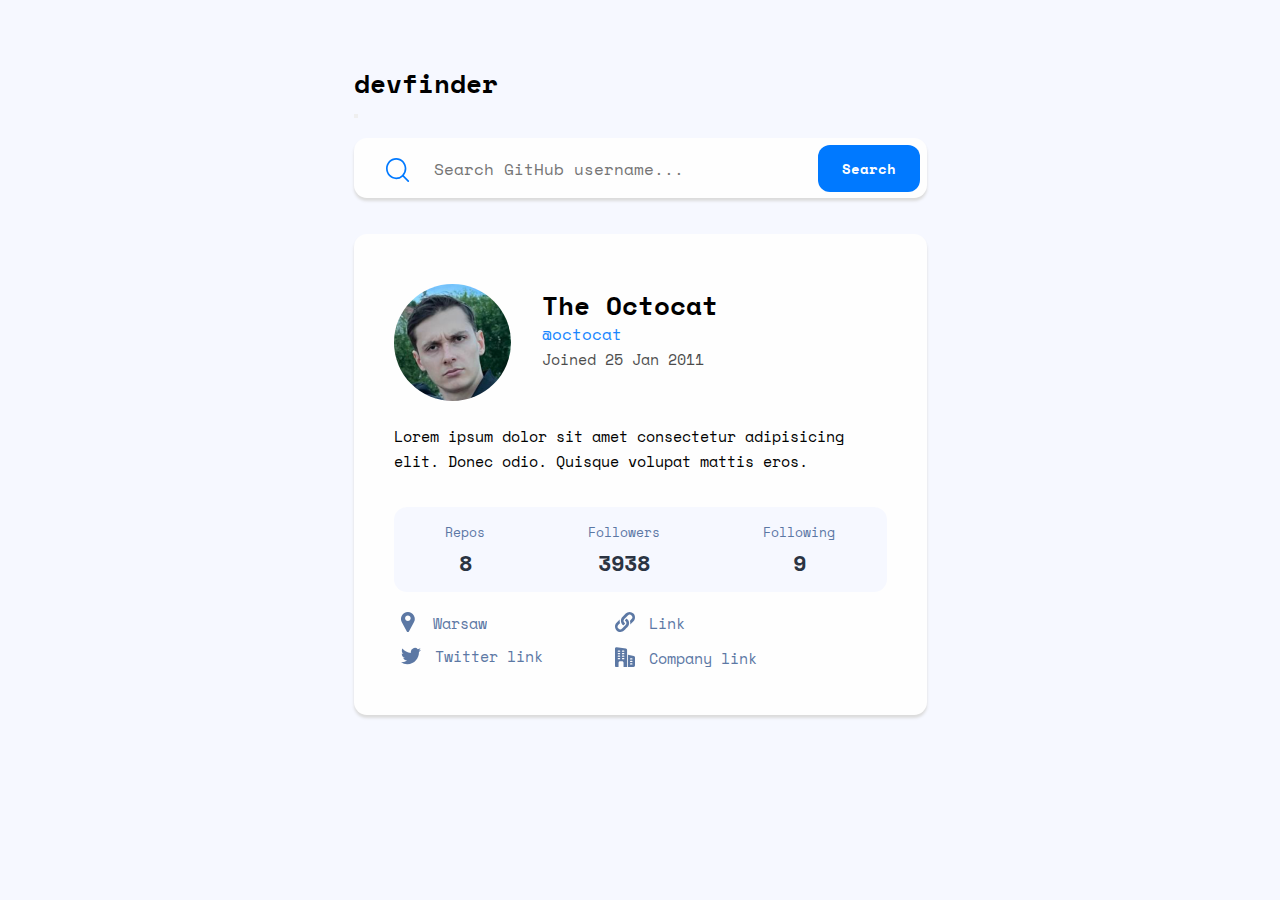
==== starter-code/html/index.html @ 3216b3dc "first commit" ====
<!DOCTYPE html>
<html lang="en">
<head>
    <meta charset="UTF-8">
    <meta name="viewport" content="width=device-width, initial-scale=1.0">
    <link rel="icon" type="image/png" sizes="32x32" href="/assets/favicon-32x32.png">
    <link rel="stylesheet" href="/starter-code/css/common.css">
    <link rel="stylesheet" href="/starter-code/css/mobile.css">
    <title>GitHub search</title>
</head>
<body>

<div class="nav__container">
    <div class="header__container">
        <div class="header__one">
            <h1>devfinder</h1>
        </div>
        <div class="themeswitcher__container">
            <button class="themeswitcher__button"></button>
        </div>
    </div>
    <div class="search__container">
        <img class="search__icon" src = "/starter-code/assets/icon-search.svg" alt="search loop icon">
        <input type="text" class="search__input" placeholder="Search GitHub username..." name="emailInput">
        <button type="submit" class="search__button" value="Search" action="/submit-form">Search</button>
    </div>
</div>
    <div class="content__container">
        <div class="headinginfo__container">
            <img src="/starter-code/assets/freak.png" alt="user`s avatar" id="user__avatar">
            <div class="maininfo__container">
                <h2 id="user__name">The Octocat</h2>
                <a id="user__link" href="https://twitter.com/" target="_blank">@octocat</a>
                <h3 id ="user__joined">Joined 25 Jan 2011</h3>
            </div>
        </div>
        
        <p id="paragraph__text">Lorem ipsum dolor sit amet consectetur adipisicing elit. Donec odio. Quisque volupat mattis eros.</p>
        
        <div class="secondaryinfo__container">
            <div class="data__container">
                <div class="repos__container">
                    <h5 class="info__title">Repos</h5>
                    <h4 class="info__count">8</h4>
                </div>
                <div class="followers__container">
                    <h5 class="info__title">Followers</h5>
                    <h4 class="info__count">3938</h4>
                </div>
                <div class="following__container">
                    <h5 class="info__title">Following</h5>
                    <h4 class="info__count">9</h4>
                </div>
            </div>
        </div>
        <div class="links__container">
            <div class="location__container">
                <a href="https://example.com/location" target="_blank">
                    <img class="icon" src="/starter-code/assets/icon-location.svg" alt="Location Icon">
                    <span class="location__span">Warsaw</span>
                </a>
            </div>
            <div id=""class="userlink__container">
                <a href="https://example.com/social-media" target="_blank">
                    <img class="icon" src="/starter-code/assets/icon-website.svg" alt="User`s link">
                    <span>Link</span>
                </a>
            </div>
            <div class="twitter__link">
                <a href="https://example.com/email" target="_blank">
                    <img class="icon"  src="/starter-code/assets/icon-twitter.svg" alt="Twitter Icon">
                    <span>Twitter link</span>
                </a>
            </div>
            <div class="company__link">
                <a href="https://example.com/phone" target="_blank">
                    <img class="icon" src="/starter-code/assets/icon-company.svg" alt="Company icon">
                    <span>Company link</span>
                </a>
            </div>           
        </div>
    </div>
    
       
</body>
</html>
---- starter-code/css/common.css ----
@import url("https://fonts.googleapis.com/css2?family=Space+Mono:wght@400;700&display=swap");
:root {
  --grey-background-main: #F6F8FF;
  --blue-button: #0079ff;
  --blue-button-hover: #60ABFF;
  --grey-text-data: #697c9a;
  --dark-grey-icons: #4b6a9b;
  --black-text: #2b3442;
  --white-background: #fefefe;
  --black-background-main: #141d2f;
  --black-background-content: #1e2a47;
  --main-font: "Space Mono", monospace;
}

* {
  box-sizing: border-box;
  margin: 0 auto;
  padding: 0;
}

body {
  margin: 5%;
  background-color: var(--grey-background-main);
}

h1 {
  font-family: var(--main-font);
  line-height: 38px;
  font-size: 26px;
}

h2 {
  font-family: var(--main-font);
  line-height: 33px;
  font-size: 22px;
}

h3 {
  font-family: var(--main-font);
  line-height: 24px;
  font-size: 16px;
}

h5 {
  font-family: var(--main-font);
  line-height: 28px;
  font-size: 11px;
  font-weight: normal;
  color: var(--dark-grey-icons);
  opacity: 0.9;
  text-align: center;
}

a {
  text-decoration: none;
  font-family: var(--main-font);
  color: var(--dark-grey-icons);
  opacity: 0.9;
  font-size: 13px;
  font-weight: normal;
}
@media (min-width: 768px) {
  a {
    font-size: 15px;
  }
}/*# sourceMappingURL=common.css.map */
---- starter-code/css/mobile.css ----
@charset "UTF-8";
.header__container {
  width: 327px;
  height: 38px;
  margin: 31px auto;
}
@media (min-width: 768px) {
  .header__container {
    width: 573px;
  }
}
@media (min-width: 1440px) {
  .header__container {
    width: 730px;
  }
}

.search__container {
  position: relative;
  display: flex;
  width: 327px;
  height: 60px;
  margin: 36px auto;
  background: var(--white-background); /* Цвет фона прямоугольника */
  border-radius: 13px;
  box-shadow: 0px 3px 3px 0px rgb(219, 219, 219);
}
@media (min-width: 768px) {
  .search__container {
    width: 573px;
  }
}
@media (min-width: 1440px) {
  .search__container {
    width: 730px;
  }
}
.search__container .search__button {
  position: relative;
  right: 0;
  width: 86px;
  height: 46px;
  margin: 6.5px 7px 7.5px 7px;
  border-radius: 12px;
  background: var(--blue-button);
  font-family: var(--main-font);
  font-size: 14px;
  line-height: 25px;
  font-weight: bold;
  color: var(--white-background);
  border: none;
  outline: none;
}
@media (min-width: 768px) {
  .search__container .search__button {
    position: absolute;
    width: 102px;
    height: 47px;
    font-size: 14px;
  }
}
.search__container .search__input {
  position: relative;
  right: 0;
  width: 184px;
  height: 25px;
  margin: 18px 0px 17px 9px;
  border: none;
  outline: none;
  background: transparent;
  font-family: var(--main-font);
  font-size: 12px;
  line-height: 25px;
}
@media (min-width: 768px) {
  .search__container .search__input {
    width: 254px;
    height: 25px;
    margin: 19px 0px 22px 24px;
    font-size: 16px;
  }
}
.search__container .search__icon {
  position: relative;
  width: 20px;
  height: 20px;
  margin: 20px 0 20px 16px;
}
@media (min-width: 768px) {
  .search__container .search__icon {
    margin: 20px 0 22px 32px;
    width: 24px;
    height: 24px;
  }
}

.content__container {
  position: relative;
  width: 327px;
  height: 517px;
  margin: 36px auto;
  background: var(--white-background); /* Цвет фона прямоугольника */
  border-radius: 13px;
  box-shadow: 0px 3px 3px 0px rgb(219, 219, 219);
}
@media (min-width: 768px) {
  .content__container {
    width: 573px;
    height: 481px;
  }
}
@media (min-width: 1440px) {
  .content__container {
    width: 730px;
  }
}
.content__container .headinginfo__container {
  display: flex;
  position: relative;
}
.content__container .maininfo__container {
  top: 26px;
  right: 19px;
  position: relative;
}
@media (min-width: 768px) {
  .content__container .maininfo__container {
    width: 176px;
    height: 91px;
    margin: 29px 0 0 50px;
  }
}
@media (min-width: 1440px) {
  .content__container .maininfo__container {
    top: 17px;
  }
}
.content__container .secondaryinfo__container {
  display: flex;
  position: relative;
  top: 66px;
  width: 279px;
  height: 85px;
  background: var(--grey-background-main);
  border-radius: 13px;
}
@media (min-width: 768px) {
  .content__container .secondaryinfo__container {
    width: 493px;
    height: 85px;
  }
}
@media (min-width: 1440px) {
  .content__container .secondaryinfo__container {
    width: 480px;
    left: 58px;
    top: 11px;
  }
}
.content__container .data__container {
  display: flex;
  width: 250px;
  height: 48px;
  margin: 11px auto;
}
@media (min-width: 768px) {
  .content__container .data__container {
    width: 493px;
    height: 85px;
  }
}
.content__container .data__container .info__count {
  position: relative;
  top: 3px;
  font-size: 16px;
  font-family: var(--main-font);
  font-weight: bold;
  color: var(--black-text);
}
@media (min-width: 768px) {
  .content__container .data__container .info__count {
    font-size: 22px;
    top: 0;
  }
}
.content__container #user__avatar {
  position: relative;
  border-radius: 50%;
  width: 70px;
  height: 70px;
  -o-object-fit: cover;
     object-fit: cover;
  margin: 32px 0 0 24px;
}
@media (min-width: 768px) {
  .content__container #user__avatar {
    width: 117px;
    height: 117px;
    margin: 40px 0 0 40px;
  }
}
@media (min-width: 768px) {
  .content__container #user__avatar {
    top: 10px;
  }
}
.content__container #user__name {
  font-size: 16px;
  line-height: auto;
}
@media (min-width: 768px) {
  .content__container #user__name {
    font-size: 26px;
  }
}
.content__container #user__link {
  font-family: var(--main-font);
  font-size: 13px;
  line-height: 25px;
  text-decoration: none;
  color: var(--blue-button);
  position: relative;
  bottom: 5px;
}
@media (min-width: 768px) {
  .content__container #user__link {
    bottom: 0px;
    font-size: 16px;
  }
}
@media (min-width: 1440px) {
  .content__container #user__link {
    top: 5px;
  }
}
.content__container #user__joined {
  font-size: 13px;
  font-family: var(--main-font);
  font-weight: normal;
  position: relative;
  bottom: 5px;
  opacity: 0.7;
}
@media (min-width: 768px) {
  .content__container #user__joined {
    bottom: 0px;
    font-size: 15px;
  }
}
@media (min-width: 1440px) {
  .content__container #user__joined {
    bottom: 51px;
    left: 325px;
  }
}
.content__container #paragraph__text {
  width: 279px;
  height: 75px;
  top: 33px;
  font-size: 13px;
  line-height: 25px;
  font-family: var(--main-font);
  font-weight: normal;
  position: relative;
  overflow: hidden;
  text-overflow: ellipsis;
  display: -webkit-box;
  -webkit-line-clamp: 2;
  -webkit-box-orient: vertical;
}
@media (min-width: 768px) {
  .content__container #paragraph__text {
    width: 493px;
    height: 50px;
    font-size: 15px;
  }
}
@media (min-width: 1440px) {
  .content__container #paragraph__text {
    top: -20px;
    left: 64px;
    width: 480px;
  }
}
.content__container .links__container {
  position: relative;
  display: inline-block;
  width: 185px;
  height: 127px;
  top: 83px;
  left: 24px;
}
@media (min-width: 768px) {
  .content__container .links__container {
    display: flex;
    flex-wrap: wrap;
    width: 429px;
    height: auto;
    top: 100;
    left: -25px;
  }
}
@media (min-width: 1440px) {
  .content__container .links__container {
    top: 48px;
    left: 43px;
  }
}
.content__container .links__container .icon {
  position: relative;
  max-width: 100%;
  margin-right: 5px;
  top: 3px;
}
.content__container .links__container .location__span {
  left: 4px;
  position: relative;
}

.secondaryinfo__container .info__title,
.secondaryinfo__container .info__count {
  text-align: center;
}

.links__container > div {
  margin-bottom: 10px;
  /* Giving a distance between icons */
}
@media (min-width: 768px) {
  .links__container > div {
    width: 50%;
    font-size: 13px;
  }
}
@media (min-width: 1440px) {
  .links__container > div {
    width: 50%;
    font-size: 13px;
    margin-bottom: 17px;
  }
}

@media (min-width: 768px) {
  .info__title {
    font-size: 13px;
  }
}

.search__button:hover {
  background: var(--blue-button-hover);
}/*# sourceMappingURL=mobile.css.map */
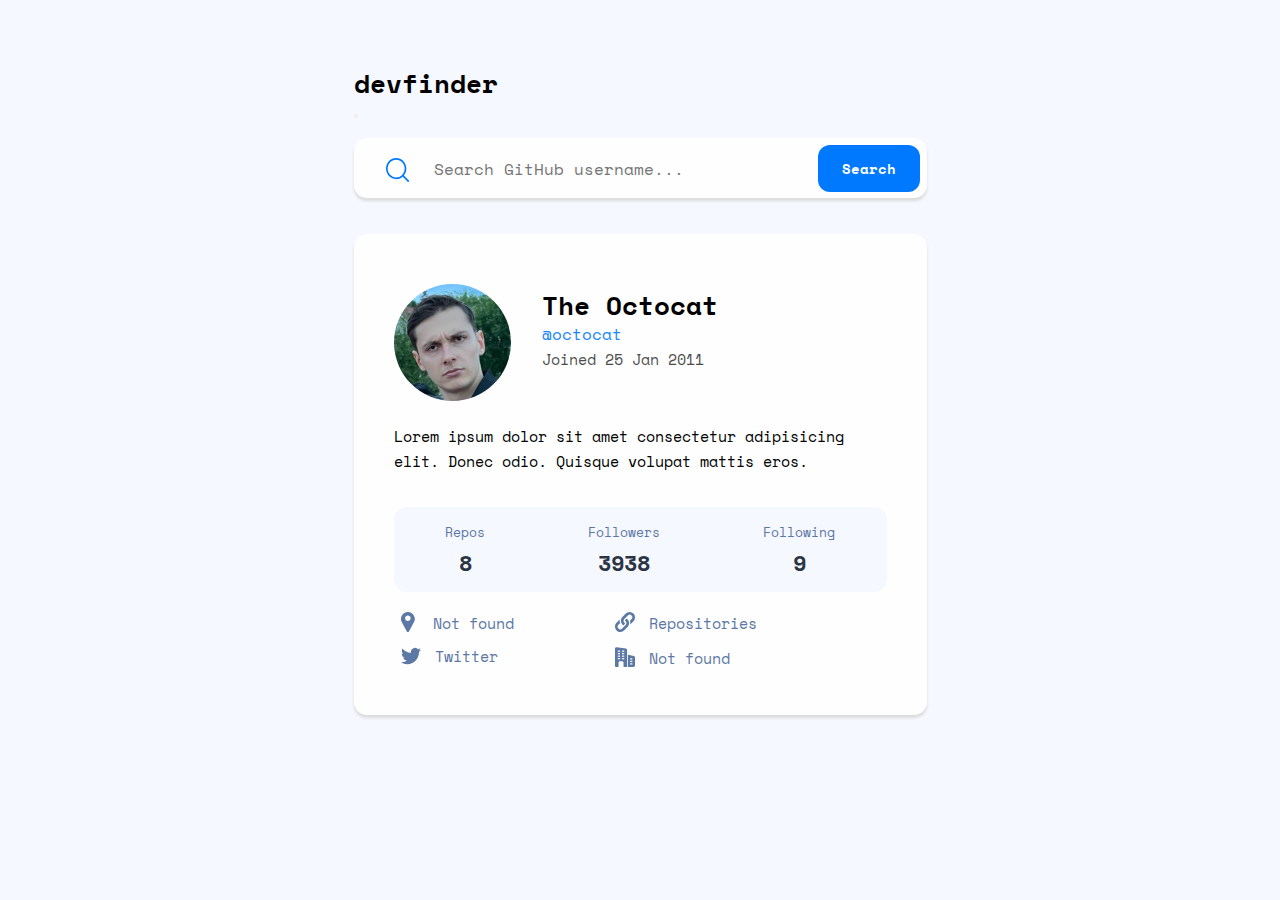
==== commit 7b81988e: "-Changed some styles -created getUser.js file with the parsing of the user data in it -Need to over " ====
--- a/starter-code/html/index.html
+++ b/starter-code/html/index.html
@@ -3,6 +3,8 @@
 <head>
     <meta charset="UTF-8">
     <meta name="viewport" content="width=device-width, initial-scale=1.0">
+    <meta name="description" content="Search GitHub user and receive short information">
+    <meta name="keywords" content="github search">
     <link rel="icon" type="image/png" sizes="32x32" href="/assets/favicon-32x32.png">
     <link rel="stylesheet" href="/starter-code/css/common.css">
     <link rel="stylesheet" href="/starter-code/css/mobile.css">
@@ -21,8 +23,8 @@
     </div>
     <div class="search__container">
         <img class="search__icon" src = "/starter-code/assets/icon-search.svg" alt="search loop icon">
-        <input type="text" class="search__input" placeholder="Search GitHub username..." name="emailInput">
-        <button type="submit" class="search__button" value="Search" action="/submit-form">Search</button>
+        <input type="text" class="search__input" id="input" placeholder="Search GitHub username..." name="emailInput">
+        <button type="submit" class="search__button" id="button" value="Search" action="/submit-form">Search</button>
     </div>
 </div>
     <div class="content__container">
@@ -35,52 +37,53 @@
             </div>
         </div>
         
-        <p id="paragraph__text">Lorem ipsum dolor sit amet consectetur adipisicing elit. Donec odio. Quisque volupat mattis eros.</p>
+        <p id="user__bio">Lorem ipsum dolor sit amet consectetur adipisicing elit. Donec odio. Quisque volupat mattis eros.</p>
         
         <div class="secondaryinfo__container">
             <div class="data__container">
                 <div class="repos__container">
                     <h5 class="info__title">Repos</h5>
-                    <h4 class="info__count">8</h4>
+                    <h4 class="info__count" id="repos">8</h4>
                 </div>
                 <div class="followers__container">
                     <h5 class="info__title">Followers</h5>
-                    <h4 class="info__count">3938</h4>
+                    <h4 class="info__count" id="followers">3938</h4>
                 </div>
                 <div class="following__container">
                     <h5 class="info__title">Following</h5>
-                    <h4 class="info__count">9</h4>
+                    <h4 class="info__count" id="following">9</h4>
                 </div>
             </div>
         </div>
         <div class="links__container">
             <div class="location__container">
-                <a href="https://example.com/location" target="_blank">
+                <a href="https://www.google.com/maps" target="_blank">
                     <img class="icon" src="/starter-code/assets/icon-location.svg" alt="Location Icon">
-                    <span class="location__span">Warsaw</span>
+                    <span id="location" class="location__span">Not found</span>
                 </a>
             </div>
-            <div id=""class="userlink__container">
-                <a href="https://example.com/social-media" target="_blank">
+            <div class="userlink__container">
+                <a id="link__repos" href="https://example.com/social-media" target="_blank">
                     <img class="icon" src="/starter-code/assets/icon-website.svg" alt="User`s link">
-                    <span>Link</span>
+                    <span>Repositories</span>
                 </a>
             </div>
             <div class="twitter__link">
-                <a href="https://example.com/email" target="_blank">
+                <a id="link__twitter" href="https://twitter.com/" target="_blank">
                     <img class="icon"  src="/starter-code/assets/icon-twitter.svg" alt="Twitter Icon">
-                    <span>Twitter link</span>
+                    <span id="twitter__status">Twitter</span>
                 </a>
             </div>
             <div class="company__link">
-                <a href="https://example.com/phone" target="_blank">
+                <a id="company" href="https://github.com" target="_blank">
                     <img class="icon" src="/starter-code/assets/icon-company.svg" alt="Company icon">
-                    <span>Company link</span>
+                    <span id="company__name">Not found</span>
                 </a>
             </div>           
         </div>
     </div>
     
-       
+<script src="/starter-code/js/getUser.js"></script>       
 </body>
+
 </html>--- a/starter-code/css/mobile.css
+++ b/starter-code/css/mobile.css
@@ -59,6 +59,9 @@
     font-size: 14px;
   }
 }
+.search__container .search__button:hover {
+  background: var(--blue-button-hover);
+}
 .search__container .search__input {
   position: relative;
   right: 0;
@@ -253,7 +256,7 @@
     left: 325px;
   }
 }
-.content__container #paragraph__text {
+.content__container #user__bio {
   width: 279px;
   height: 75px;
   top: 33px;
@@ -269,14 +272,14 @@
   -webkit-box-orient: vertical;
 }
 @media (min-width: 768px) {
-  .content__container #paragraph__text {
+  .content__container #user__bio {
     width: 493px;
     height: 50px;
     font-size: 15px;
   }
 }
 @media (min-width: 1440px) {
-  .content__container #paragraph__text {
+  .content__container #user__bio {
     top: -20px;
     left: 64px;
     width: 480px;
@@ -344,8 +347,4 @@
   .info__title {
     font-size: 13px;
   }
-}
-
-.search__button:hover {
-  background: var(--blue-button-hover);
 }/*# sourceMappingURL=mobile.css.map */